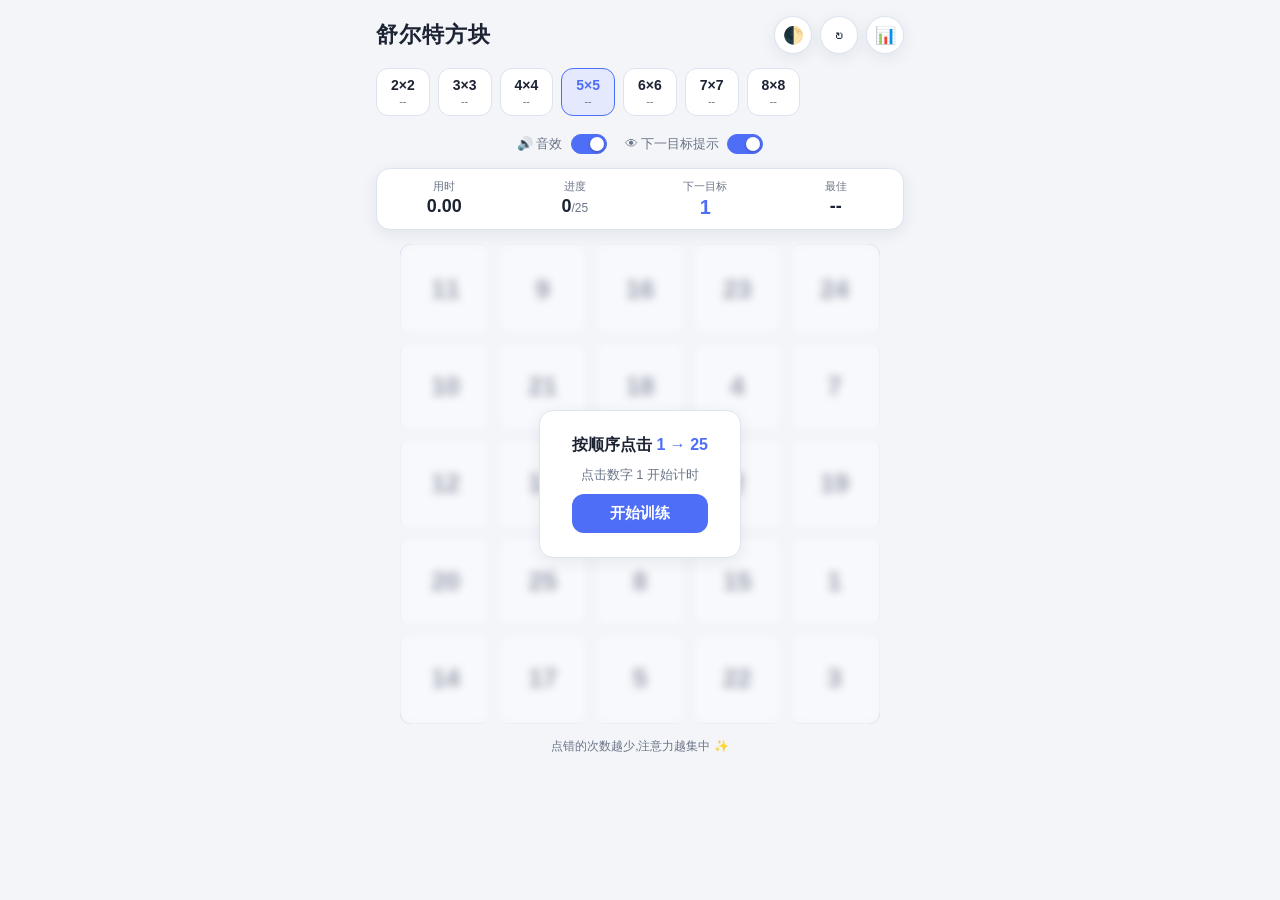
==== index.html @ 130fdddc "舒尔特方块:纯前端注意力训练游戏 + PWA(iPhone 主屏/离线) - 2×2~8×8 七种模式,Fisher-Yates 洗牌,点击数字 1 开始计时 - 各模式最快成绩与训练明细存 loca" ====
<!DOCTYPE html>
<html lang="zh-CN" data-theme="auto">
<head>
  <meta charset="UTF-8">
  <meta name="viewport" content="width=device-width, initial-scale=1.0, maximum-scale=1.0, user-scalable=no, viewport-fit=cover">
  <meta name="description" content="舒尔特方块注意力训练游戏">
  <title>舒尔特方块</title>
  <!-- PWA -->
  <link rel="manifest" href="manifest.json">
  <link rel="icon" type="image/png" href="icons/icon-192.png">
  <!-- iOS 主屏 Web App -->
  <meta name="apple-mobile-web-app-capable" content="yes">
  <meta name="mobile-web-app-capable" content="yes">
  <meta name="apple-mobile-web-app-status-bar-style" content="black-translucent">
  <meta name="apple-mobile-web-app-title" content="舒尔特方块">
  <link rel="apple-touch-icon" href="icons/icon-180.png">
  <link rel="stylesheet" href="style.css">
  <script src="app.js" defer></script>
</head>
<body>
  <div class="app">

    <!-- 顶部栏 -->
    <header class="topbar">
      <h1 class="title">舒尔特方块</h1>
      <div class="topbar-actions">
        <button id="btn-theme" class="icon-btn" title="主题:跟随系统" aria-label="切换主题">🌓</button>
        <button id="btn-restart" class="icon-btn" title="重新开始" aria-label="重新开始">↻</button>
        <button id="btn-history" class="icon-btn" title="历史记录" aria-label="历史记录">📊</button>
      </div>
    </header>

    <!-- 模式选择区 -->
    <nav class="mode-bar" id="mode-bar" aria-label="选择模式"></nav>

    <!-- 设置开关 -->
    <div class="settings" id="settings">
      <label class="switch-item">
        <span>🔊 音效</span>
        <input type="checkbox" id="switch-sound" checked>
        <span class="switch"></span>
      </label>
      <label class="switch-item">
        <span>👁 下一目标提示</span>
        <input type="checkbox" id="switch-hint" checked>
        <span class="switch"></span>
      </label>
    </div>

    <!-- 状态栏 -->
    <section class="status-bar">
      <div class="stat">
        <span class="stat-label">用时</span>
        <span class="stat-value" id="stat-time">0.00</span>
      </div>
      <div class="stat">
        <span class="stat-label">进度</span>
        <span class="stat-value"><span id="stat-progress">0</span><span class="stat-sub">/<span id="stat-total">25</span></span></span>
      </div>
      <div class="stat">
        <span class="stat-label">下一目标</span>
        <span class="stat-value stat-target" id="stat-next">1</span>
      </div>
      <div class="stat">
        <span class="stat-label">最佳</span>
        <span class="stat-value" id="stat-best">--</span>
      </div>
    </section>

    <!-- 游戏区 -->
    <main class="board-wrap">
      <div class="board" id="board" role="grid" aria-label="舒尔特方格"></div>
      <!-- 开始遮罩 -->
      <div class="start-overlay" id="start-overlay">
        <div class="start-card">
          <p class="start-title">按顺序点击 <b>1 → <span id="start-total">25</span></b></p>
          <p class="start-hint">点击数字 1 开始计时</p>
          <button class="btn btn-primary" id="btn-start">开始训练</button>
        </div>
      </div>
    </main>

    <footer class="foot-tip" id="foot-tip">点错的次数越少,注意力越集中 ✨</footer>
  </div>

  <!-- 结果浮层 -->
  <div class="modal" id="result-modal" hidden>
    <div class="modal-card">
      <p class="result-emoji" id="result-emoji">🎉</p>
      <h2 class="result-title" id="result-title">训练完成!</h2>
      <p class="result-record" id="result-record" hidden>🏆 新纪录!</p>
      <div class="result-stats">
        <div class="result-stat">
          <span class="result-stat-label">本次用时</span>
          <span class="result-stat-value" id="result-time">0.00 秒</span>
        </div>
        <div class="result-stat">
          <span class="result-stat-label">错误次数</span>
          <span class="result-stat-value" id="result-errors">0</span>
        </div>
        <div class="result-stat">
          <span class="result-stat-label">历史最佳</span>
          <span class="result-stat-value" id="result-best">0.00 秒</span>
        </div>
      </div>
      <div class="modal-actions">
        <button class="btn btn-primary" id="btn-retry">再来一次</button>
        <button class="btn btn-ghost" id="btn-history2">查看历史</button>
      </div>
    </div>
  </div>

  <!-- 历史记录抽屉 -->
  <div class="drawer-mask" id="drawer-mask" hidden></div>
  <aside class="drawer" id="drawer" hidden aria-label="历史记录">
    <header class="drawer-header">
      <h2>历史记录</h2>
      <button class="icon-btn" id="btn-close-drawer" aria-label="关闭">✕</button>
    </header>

    <section class="drawer-section">
      <h3>各模式最快成绩</h3>
      <div class="best-grid" id="best-grid"></div>
    </section>

    <section class="drawer-section">
      <h3>最近训练</h3>
      <ul class="record-list" id="record-list"></ul>
      <button class="btn btn-danger-ghost" id="btn-clear">清空全部记录</button>
    </section>
  </aside>

  <!-- iOS「添加到主屏幕」安装提示(未安装时显示) -->
  <div class="install-tip" id="install-tip" hidden>
    <span class="install-text">📱 点击<b>分享</b>按钮,选择「<b>添加到主屏幕</b>」即可像 App 一样全屏使用</span>
    <button class="install-close" id="install-close" aria-label="关闭提示">✕</button>
  </div>
</body>
</html>
---- style.css ----
/* ============ 主题变量 ============ */
:root {
  --bg: #f3f5f9;
  --bg-card: #ffffff;
  --bg-inset: #e9edf4;
  --text: #1c2333;
  --text-sub: #6b7487;
  --border: #dde3ee;
  --primary: #4f6ef7;
  --primary-weak: #e4e9fe;
  --success: #2fa96e;
  --success-weak: #e0f5ea;
  --danger: #e5484d;
  --danger-weak: #fde8e9;
  --cell-bg: #ffffff;
  --cell-border: #d6dceb;
  --cell-text: #2a3350;
  --cell-done-bg: #eef1f7;
  --cell-done-text: #b6bdd0;
  --shadow: 0 4px 16px rgba(28, 35, 51, 0.08);
  --radius: 14px;
}

[data-theme="dark"] {
  --bg: #12151d;
  --bg-card: #1b2030;
  --bg-inset: #232a3d;
  --text: #e8ebf4;
  --text-sub: #8f98ad;
  --border: #2c344a;
  --primary: #6d87ff;
  --primary-weak: #26304f;
  --success: #3ecf8e;
  --success-weak: #17362a;
  --danger: #ff6369;
  --danger-weak: #3d2023;
  --cell-bg: #232a3d;
  --cell-border: #333c55;
  --cell-text: #e8ebf4;
  --cell-done-bg: #1a2030;
  --cell-done-text: #4a5470;
  --shadow: 0 4px 16px rgba(0, 0, 0, 0.4);
}

/* auto:跟随系统(仅当 data-theme="auto" 时由 JS 同步为 light/dark,
   这里兜底处理 JS 未加载时的情况) */
@media (prefers-color-scheme: dark) {
  html[data-theme="auto"] {
    --bg: #12151d;
    --bg-card: #1b2030;
    --bg-inset: #232a3d;
    --text: #e8ebf4;
    --text-sub: #8f98ad;
    --border: #2c344a;
    --primary: #6d87ff;
    --primary-weak: #26304f;
    --success: #3ecf8e;
    --success-weak: #17362a;
    --danger: #ff6369;
    --danger-weak: #3d2023;
    --cell-bg: #232a3d;
    --cell-border: #333c55;
    --cell-text: #e8ebf4;
    --cell-done-bg: #1a2030;
    --cell-done-text: #4a5470;
    --shadow: 0 4px 16px rgba(0, 0, 0, 0.4);
  }
}

/* ============ 基础 ============ */
* {
  margin: 0;
  padding: 0;
  box-sizing: border-box;
  -webkit-tap-highlight-color: transparent;
}

html,
body {
  /* iPhone:禁橡皮筋滚动与下拉刷新 */
  overscroll-behavior: none;
}

body {
  font-family: -apple-system, BlinkMacSystemFont, "PingFang SC", "Microsoft YaHei",
    "Segoe UI", Roboto, sans-serif;
  background: var(--bg);
  color: var(--text);
  min-height: 100vh;
  min-height: 100dvh;
  -webkit-touch-callout: none; /* 防长按弹出菜单 */
  -webkit-user-select: none;
  user-select: none;
  transition: background 0.25s, color 0.25s;
}

.app {
  max-width: 560px;
  margin: 0 auto;
  /* safe-area:适配刘海/灵动岛与底部 Home 横条(主屏模式) */
  padding: calc(16px + env(safe-area-inset-top)) calc(16px + env(safe-area-inset-right))
    calc(32px + env(safe-area-inset-bottom)) calc(16px + env(safe-area-inset-left));
  display: flex;
  flex-direction: column;
  gap: 14px;
}

button {
  font-family: inherit;
  cursor: pointer;
  border: none;
  background: none;
  color: inherit;
}

/* ============ 顶部栏 ============ */
.topbar {
  display: flex;
  align-items: center;
  justify-content: space-between;
}

.title {
  font-size: 22px;
  font-weight: 700;
  letter-spacing: 1px;
}

.topbar-actions {
  display: flex;
  gap: 8px;
}

.icon-btn {
  width: 38px;
  height: 38px;
  border-radius: 50%;
  background: var(--bg-card);
  border: 1px solid var(--border);
  font-size: 17px;
  display: flex;
  align-items: center;
  justify-content: center;
  transition: transform 0.15s, background 0.2s;
  box-shadow: var(--shadow);
}

.icon-btn:hover {
  transform: translateY(-1px);
}

.icon-btn:active {
  transform: scale(0.94);
}

/* ============ 模式选择区 ============ */
.mode-bar {
  display: flex;
  gap: 8px;
  overflow-x: auto;
  padding-bottom: 4px;
  scrollbar-width: none;
}

.mode-bar::-webkit-scrollbar {
  display: none;
}

.mode-btn {
  flex: 0 0 auto;
  display: flex;
  flex-direction: column;
  align-items: center;
  gap: 2px;
  padding: 8px 14px;
  border-radius: 12px;
  background: var(--bg-card);
  border: 1.5px solid var(--border);
  transition: border-color 0.2s, background 0.2s, color 0.2s, transform 0.12s;
}

.mode-btn:active {
  transform: scale(0.95);
}

.mode-btn .mode-name {
  font-size: 14px;
  font-weight: 600;
}

.mode-btn .mode-best {
  font-size: 11px;
  color: var(--text-sub);
}

.mode-btn.active {
  border-color: var(--primary);
  background: var(--primary-weak);
}

.mode-btn.active .mode-name {
  color: var(--primary);
}

/* ============ 设置开关 ============ */
.settings {
  display: flex;
  gap: 18px;
  justify-content: center;
}

.switch-item {
  display: flex;
  align-items: center;
  gap: 8px;
  font-size: 13px;
  color: var(--text-sub);
  cursor: pointer;
  user-select: none;
}

.switch-item input {
  display: none;
}

.switch {
  width: 36px;
  height: 20px;
  border-radius: 10px;
  background: var(--bg-inset);
  border: 1px solid var(--border);
  position: relative;
  transition: background 0.2s;
}

.switch::after {
  content: "";
  position: absolute;
  top: 2px;
  left: 2px;
  width: 14px;
  height: 14px;
  border-radius: 50%;
  background: #fff;
  box-shadow: 0 1px 3px rgba(0, 0, 0, 0.25);
  transition: left 0.2s;
}

.switch-item input:checked + .switch {
  background: var(--primary);
  border-color: var(--primary);
}

.switch-item input:checked + .switch::after {
  left: 18px;
}

/* ============ 状态栏 ============ */
.status-bar {
  display: grid;
  grid-template-columns: repeat(4, 1fr);
  gap: 8px;
  background: var(--bg-card);
  border: 1px solid var(--border);
  border-radius: var(--radius);
  padding: 10px 6px;
  box-shadow: var(--shadow);
}

.stat {
  display: flex;
  flex-direction: column;
  align-items: center;
  gap: 2px;
  min-width: 0;
}

.stat-label {
  font-size: 11px;
  color: var(--text-sub);
}

.stat-value {
  font-size: 18px;
  font-weight: 700;
  font-variant-numeric: tabular-nums;
  white-space: nowrap;
}

.stat-sub {
  font-size: 12px;
  font-weight: 500;
  color: var(--text-sub);
}

.stat-target {
  color: var(--primary);
  font-size: 20px;
}

/* ============ 游戏区 ============ */
.board-wrap {
  position: relative;
  width: 100%;
  max-width: 480px;
  margin: 0 auto;
}

.board {
  display: grid;
  gap: 6px;
  width: 100%;
  aspect-ratio: 1;
}

.cell {
  display: flex;
  align-items: center;
  justify-content: center;
  background: var(--cell-bg);
  border: 1.5px solid var(--cell-border);
  border-radius: 10px;
  font-size: clamp(16px, 4.5vmin, 26px);
  font-weight: 700;
  color: var(--cell-text);
  font-variant-numeric: tabular-nums;
  user-select: none;
  transition: background 0.15s, color 0.3s, border-color 0.15s, opacity 0.4s;
  touch-action: manipulation;
}

.cell:not(.done):active {
  transform: scale(0.95);
}

.cell.done {
  background: var(--cell-done-bg);
  border-color: transparent;
  color: var(--cell-done-text);
  pointer-events: none;
}

.cell.hit {
  background: var(--success-weak);
  border-color: var(--success);
  color: var(--success);
}

.cell.wrong {
  animation: shake 0.3s, wrongflash 0.3s;
}

.cell.hint {
  animation: breath 1.4s ease-in-out infinite;
}

@keyframes shake {
  0%, 100% { transform: translateX(0); }
  25% { transform: translateX(-4px); }
  50% { transform: translateX(4px); }
  75% { transform: translateX(-3px); }
}

@keyframes wrongflash {
  0%, 100% { background: var(--cell-bg); }
  40% { background: var(--danger-weak); border-color: var(--danger); color: var(--danger); }
}

@keyframes breath {
  0%, 100% { box-shadow: 0 0 0 0 rgba(79, 110, 247, 0); border-color: var(--cell-border); }
  50% { box-shadow: 0 0 0 5px rgba(79, 110, 247, 0.25); border-color: var(--primary); }
}

/* ============ 开始遮罩 ============ */
.start-overlay {
  position: absolute;
  inset: 0;
  display: flex;
  align-items: center;
  justify-content: center;
  background: rgba(120, 130, 150, 0.35); /* 旧浏览器回退 */
  background: color-mix(in srgb, var(--bg) 55%, transparent);
  backdrop-filter: blur(4px);
  border-radius: var(--radius);
  z-index: 5;
}

.start-overlay[hidden] {
  display: none;
}

.start-card {
  background: var(--bg-card);
  border: 1px solid var(--border);
  border-radius: var(--radius);
  box-shadow: var(--shadow);
  padding: 24px 32px;
  text-align: center;
  display: flex;
  flex-direction: column;
  gap: 10px;
}

.start-title {
  font-size: 16px;
  font-weight: 600;
}

.start-title b {
  color: var(--primary);
}

.start-hint {
  font-size: 13px;
  color: var(--text-sub);
}

/* ============ 按钮 ============ */
.btn {
  padding: 10px 22px;
  border-radius: 12px;
  font-size: 15px;
  font-weight: 600;
  transition: transform 0.12s, opacity 0.2s, background 0.2s;
}

.btn:active {
  transform: scale(0.96);
}

.btn-primary {
  background: var(--primary);
  color: #fff;
}

.btn-primary:hover {
  opacity: 0.9;
}

.btn-ghost {
  background: var(--bg-inset);
  color: var(--text);
}

.btn-danger-ghost {
  background: none;
  color: var(--danger);
  border: 1px solid var(--danger-weak);
  font-size: 13px;
  padding: 8px 16px;
  align-self: center;
}

.btn-danger-ghost:hover {
  background: var(--danger-weak);
}

/* ============ 结果浮层 ============ */
.modal {
  position: fixed;
  inset: 0;
  display: flex;
  align-items: center;
  justify-content: center;
  background: rgba(10, 14, 24, 0.45);
  backdrop-filter: blur(3px);
  z-index: 20;
  animation: fadein 0.2s;
}

.modal[hidden] {
  display: none;
}

.modal-card {
  background: var(--bg-card);
  border-radius: 18px;
  padding: 28px 30px;
  width: min(88vw, 340px);
  text-align: center;
  display: flex;
  flex-direction: column;
  gap: 14px;
  animation: popin 0.25s cubic-bezier(0.34, 1.56, 0.64, 1);
}

@keyframes fadein {
  from { opacity: 0; }
  to { opacity: 1; }
}

@keyframes popin {
  from { opacity: 0; transform: scale(0.85); }
  to { opacity: 1; transform: scale(1); }
}

.result-emoji {
  font-size: 44px;
  line-height: 1;
}

.result-title {
  font-size: 20px;
  font-weight: 700;
}

.result-record {
  color: var(--success);
  font-weight: 700;
  font-size: 15px;
  animation: breath 1.2s ease-in-out infinite;
}

.result-stats {
  display: grid;
  grid-template-columns: repeat(3, 1fr);
  gap: 8px;
  background: var(--bg-inset);
  border-radius: 12px;
  padding: 12px 8px;
}

.result-stat {
  display: flex;
  flex-direction: column;
  gap: 2px;
}

.result-stat-label {
  font-size: 11px;
  color: var(--text-sub);
}

.result-stat-value {
  font-size: 15px;
  font-weight: 700;
  font-variant-numeric: tabular-nums;
}

.modal-actions {
  display: flex;
  gap: 10px;
  justify-content: center;
}

/* ============ 历史抽屉 ============ */
.drawer-mask {
  position: fixed;
  inset: 0;
  background: rgba(10, 14, 24, 0.4);
  z-index: 30;
  animation: fadein 0.2s;
}

.drawer-mask[hidden] {
  display: none;
}

.drawer {
  position: fixed;
  top: 0;
  right: 0;
  bottom: 0;
  width: min(88vw, 360px);
  background: var(--bg-card);
  z-index: 31;
  display: flex;
  flex-direction: column;
  padding: 18px;
  gap: 16px;
  overflow-y: auto;
  overscroll-behavior: contain;
  animation: slidein 0.25s cubic-bezier(0.25, 1, 0.4, 1);
  box-shadow: -8px 0 24px rgba(0, 0, 0, 0.15);
}

.drawer[hidden] {
  display: none;
}

@keyframes slidein {
  from { transform: translateX(100%); }
  to { transform: translateX(0); }
}

.drawer-header {
  display: flex;
  align-items: center;
  justify-content: space-between;
}

.drawer-header h2 {
  font-size: 18px;
}

.drawer-section {
  display: flex;
  flex-direction: column;
  gap: 10px;
}

.drawer-section h3 {
  font-size: 13px;
  color: var(--text-sub);
  font-weight: 600;
}

.best-grid {
  display: grid;
  grid-template-columns: repeat(2, 1fr);
  gap: 8px;
}

.best-item {
  background: var(--bg-inset);
  border-radius: 10px;
  padding: 10px 12px;
  display: flex;
  justify-content: space-between;
  align-items: center;
}

.best-item .best-mode {
  font-size: 13px;
  font-weight: 600;
}

.best-item .best-time {
  font-size: 13px;
  font-weight: 700;
  color: var(--primary);
  font-variant-numeric: tabular-nums;
}

.record-list {
  list-style: none;
  display: flex;
  flex-direction: column;
  gap: 6px;
}

.record-item {
  display: flex;
  align-items: center;
  justify-content: space-between;
  gap: 8px;
  padding: 9px 12px;
  background: var(--bg-inset);
  border-radius: 10px;
  font-size: 13px;
}

.record-item .rec-mode {
  font-weight: 700;
  flex: 0 0 auto;
}

.record-item .rec-time {
  font-weight: 700;
  color: var(--primary);
  font-variant-numeric: tabular-nums;
  flex: 0 0 auto;
}

.record-item .rec-meta {
  color: var(--text-sub);
  font-size: 11px;
  text-align: right;
  min-width: 0;
}

.record-empty {
  text-align: center;
  color: var(--text-sub);
  font-size: 13px;
  padding: 24px 0;
}

/* ============ 底部提示 ============ */
.foot-tip {
  text-align: center;
  font-size: 12px;
  color: var(--text-sub);
}

/* ============ iOS 安装提示条 ============ */
.install-tip {
  position: fixed;
  left: 50%;
  bottom: calc(14px + env(safe-area-inset-bottom));
  transform: translateX(-50%);
  width: min(92vw, 420px);
  display: flex;
  align-items: center;
  gap: 10px;
  padding: 12px 14px;
  background: var(--bg-card);
  border: 1px solid var(--border);
  border-radius: 14px;
  box-shadow: 0 8px 24px rgba(0, 0, 0, 0.18);
  z-index: 40;
  animation: tipup 0.3s cubic-bezier(0.25, 1, 0.4, 1);
}

.install-tip[hidden] {
  display: none;
}

@keyframes tipup {
  from { opacity: 0; transform: translateX(-50%) translateY(16px); }
  to { opacity: 1; transform: translateX(-50%) translateY(0); }
}

.install-text {
  font-size: 13px;
  line-height: 1.5;
  color: var(--text);
}

.install-text b {
  color: var(--primary);
}

.install-close {
  flex: 0 0 auto;
  width: 26px;
  height: 26px;
  border-radius: 50%;
  background: var(--bg-inset);
  color: var(--text-sub);
  font-size: 12px;
  display: flex;
  align-items: center;
  justify-content: center;
}

/* ============ 小屏适配 ============ */
@media (max-width: 400px) {
  .app {
    padding: 12px 10px 24px;
    gap: 10px;
  }

  .title {
    font-size: 19px;
  }

  .stat-value {
    font-size: 16px;
  }

  .stat-target {
    font-size: 17px;
  }

  .board {
    gap: 4px;
  }

  .cell {
    border-radius: 8px;
  }
}
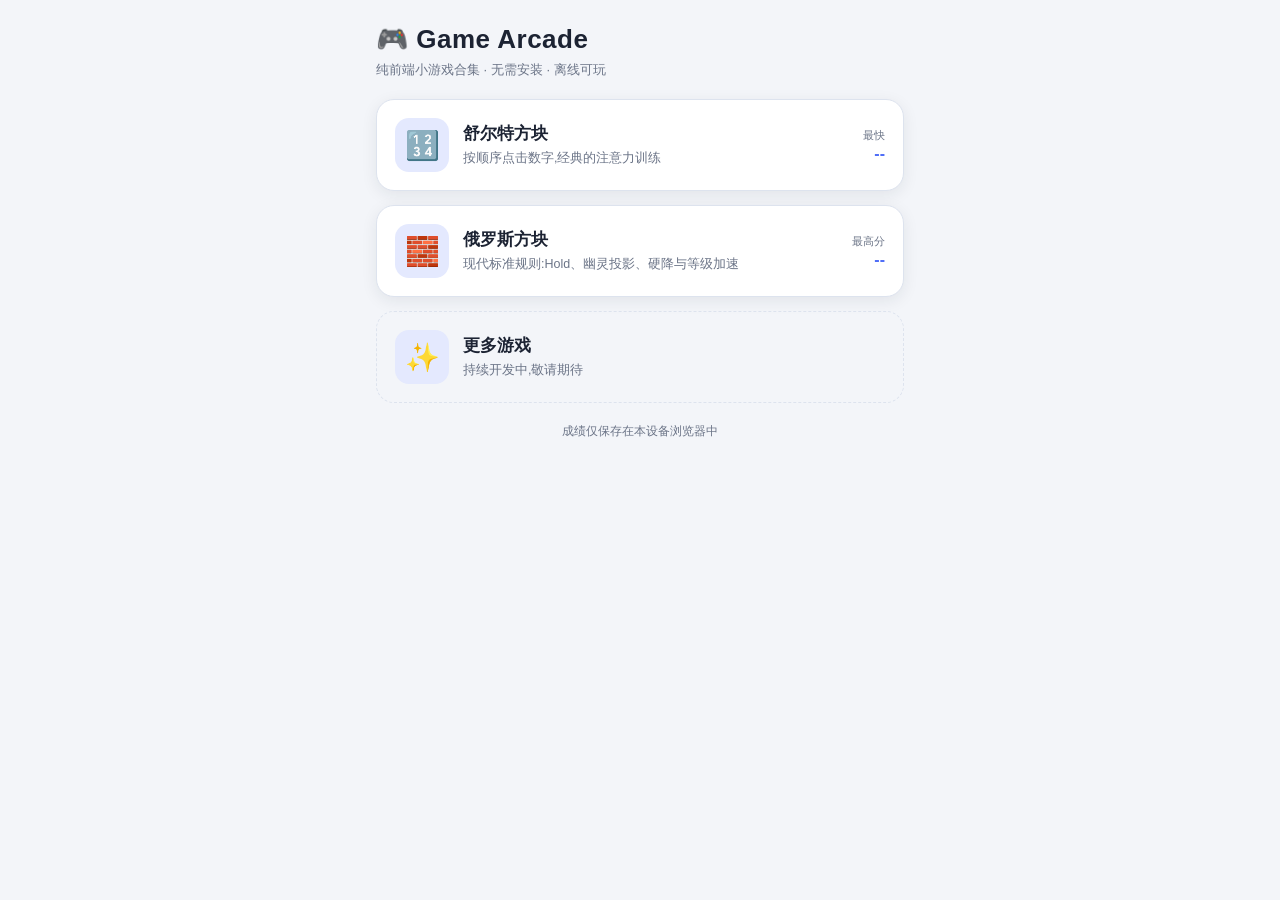
==== commit a95bf6ef: "重构为游戏合集:游戏大厅 + games/ 目录结构 - 根目录 index.html 变为游戏大厅(卡片显示各游戏最高成绩) - 舒尔特方块迁入 games/schulte/,功能不变(35 项回归" ====
--- a/index.html
+++ b/index.html
@@ -3,137 +3,80 @@
 <head>
   <meta charset="UTF-8">
   <meta name="viewport" content="width=device-width, initial-scale=1.0, maximum-scale=1.0, user-scalable=no, viewport-fit=cover">
-  <meta name="description" content="舒尔特方块注意力训练游戏">
-  <title>舒尔特方块</title>
-  <!-- PWA -->
+  <meta name="description" content="Game Arcade — 纯前端小游戏合集">
+  <title>Game Arcade · 游戏合集</title>
+  <!-- PWA(清单与图标在根目录) -->
   <link rel="manifest" href="manifest.json">
   <link rel="icon" type="image/png" href="icons/icon-192.png">
   <!-- iOS 主屏 Web App -->
   <meta name="apple-mobile-web-app-capable" content="yes">
   <meta name="mobile-web-app-capable" content="yes">
   <meta name="apple-mobile-web-app-status-bar-style" content="black-translucent">
-  <meta name="apple-mobile-web-app-title" content="舒尔特方块">
+  <meta name="apple-mobile-web-app-title" content="游戏合集">
   <link rel="apple-touch-icon" href="icons/icon-180.png">
-  <link rel="stylesheet" href="style.css">
-  <script src="app.js" defer></script>
+  <link rel="stylesheet" href="lobby.css">
 </head>
 <body>
   <div class="app">
-
-    <!-- 顶部栏 -->
-    <header class="topbar">
-      <h1 class="title">舒尔特方块</h1>
-      <div class="topbar-actions">
-        <button id="btn-theme" class="icon-btn" title="主题:跟随系统" aria-label="切换主题">🌓</button>
-        <button id="btn-restart" class="icon-btn" title="重新开始" aria-label="重新开始">↻</button>
-        <button id="btn-history" class="icon-btn" title="历史记录" aria-label="历史记录">📊</button>
-      </div>
+    <header class="hero">
+      <h1>🎮 Game Arcade</h1>
+      <p class="hero-sub">纯前端小游戏合集 · 无需安装 · 离线可玩</p>
     </header>
 
-    <!-- 模式选择区 -->
-    <nav class="mode-bar" id="mode-bar" aria-label="选择模式"></nav>
+    <main class="grid">
+      <a class="card" href="games/schulte/index.html" data-best-key="schulte" data-best-type="time">
+        <div class="card-icon">🔢</div>
+        <div class="card-body">
+          <h2>舒尔特方块</h2>
+          <p>按顺序点击数字,经典的注意力训练</p>
+        </div>
+        <div class="card-best"><span class="best-label">最快</span><span class="best-value">--</span></div>
+      </a>
 
-    <!-- 设置开关 -->
-    <div class="settings" id="settings">
-      <label class="switch-item">
-        <span>🔊 音效</span>
-        <input type="checkbox" id="switch-sound" checked>
-        <span class="switch"></span>
-      </label>
-      <label class="switch-item">
-        <span>👁 下一目标提示</span>
-        <input type="checkbox" id="switch-hint" checked>
-        <span class="switch"></span>
-      </label>
-    </div>
+      <a class="card" href="games/tetris/index.html" data-best-key="tetris" data-best-type="score">
+        <div class="card-icon">🧱</div>
+        <div class="card-body">
+          <h2>俄罗斯方块</h2>
+          <p>现代标准规则:Hold、幽灵投影、硬降与等级加速</p>
+        </div>
+        <div class="card-best"><span class="best-label">最高分</span><span class="best-value">--</span></div>
+      </a>
 
-    <!-- 状态栏 -->
-    <section class="status-bar">
-      <div class="stat">
-        <span class="stat-label">用时</span>
-        <span class="stat-value" id="stat-time">0.00</span>
-      </div>
-      <div class="stat">
-        <span class="stat-label">进度</span>
-        <span class="stat-value"><span id="stat-progress">0</span><span class="stat-sub">/<span id="stat-total">25</span></span></span>
-      </div>
-      <div class="stat">
-        <span class="stat-label">下一目标</span>
-        <span class="stat-value stat-target" id="stat-next">1</span>
-      </div>
-      <div class="stat">
-        <span class="stat-label">最佳</span>
-        <span class="stat-value" id="stat-best">--</span>
-      </div>
-    </section>
-
-    <!-- 游戏区 -->
-    <main class="board-wrap">
-      <div class="board" id="board" role="grid" aria-label="舒尔特方格"></div>
-      <!-- 开始遮罩 -->
-      <div class="start-overlay" id="start-overlay">
-        <div class="start-card">
-          <p class="start-title">按顺序点击 <b>1 → <span id="start-total">25</span></b></p>
-          <p class="start-hint">点击数字 1 开始计时</p>
-          <button class="btn btn-primary" id="btn-start">开始训练</button>
+      <div class="card card-more">
+        <div class="card-icon">✨</div>
+        <div class="card-body">
+          <h2>更多游戏</h2>
+          <p>持续开发中,敬请期待</p>
         </div>
       </div>
     </main>
 
-    <footer class="foot-tip" id="foot-tip">点错的次数越少,注意力越集中 ✨</footer>
+    <footer class="foot-tip">成绩仅保存在本设备浏览器中</footer>
   </div>
 
-  <!-- 结果浮层 -->
-  <div class="modal" id="result-modal" hidden>
-    <div class="modal-card">
-      <p class="result-emoji" id="result-emoji">🎉</p>
-      <h2 class="result-title" id="result-title">训练完成!</h2>
-      <p class="result-record" id="result-record" hidden>🏆 新纪录!</p>
-      <div class="result-stats">
-        <div class="result-stat">
-          <span class="result-stat-label">本次用时</span>
-          <span class="result-stat-value" id="result-time">0.00 秒</span>
-        </div>
-        <div class="result-stat">
-          <span class="result-stat-label">错误次数</span>
-          <span class="result-stat-value" id="result-errors">0</span>
-        </div>
-        <div class="result-stat">
-          <span class="result-stat-label">历史最佳</span>
-          <span class="result-stat-value" id="result-best">0.00 秒</span>
-        </div>
-      </div>
-      <div class="modal-actions">
-        <button class="btn btn-primary" id="btn-retry">再来一次</button>
-        <button class="btn btn-ghost" id="btn-history2">查看历史</button>
-      </div>
-    </div>
-  </div>
-
-  <!-- 历史记录抽屉 -->
-  <div class="drawer-mask" id="drawer-mask" hidden></div>
-  <aside class="drawer" id="drawer" hidden aria-label="历史记录">
-    <header class="drawer-header">
-      <h2>历史记录</h2>
-      <button class="icon-btn" id="btn-close-drawer" aria-label="关闭">✕</button>
-    </header>
-
-    <section class="drawer-section">
-      <h3>各模式最快成绩</h3>
-      <div class="best-grid" id="best-grid"></div>
-    </section>
-
-    <section class="drawer-section">
-      <h3>最近训练</h3>
-      <ul class="record-list" id="record-list"></ul>
-      <button class="btn btn-danger-ghost" id="btn-clear">清空全部记录</button>
-    </section>
-  </aside>
-
-  <!-- iOS「添加到主屏幕」安装提示(未安装时显示) -->
-  <div class="install-tip" id="install-tip" hidden>
-    <span class="install-text">📱 点击<b>分享</b>按钮,选择「<b>添加到主屏幕</b>」即可像 App 一样全屏使用</span>
-    <button class="install-close" id="install-close" aria-label="关闭提示">✕</button>
-  </div>
+  <script>
+    // 卡片上显示各游戏的最高成绩(localStorage 键与各游戏一致)
+    (function () {
+      function getJSON(key, fallback) {
+        try { var raw = localStorage.getItem(key); return raw ? JSON.parse(raw) : fallback; }
+        catch (e) { return fallback; }
+      }
+      document.querySelectorAll('.card[data-best-key]').forEach(function (card) {
+        var key = card.dataset.bestKey;
+        var el = card.querySelector('.best-value');
+        if (key === 'schulte') {
+          var best = getJSON('schulte.best', {});
+          var fastest = null;
+          for (var size in best) {
+            if (!fastest || best[size].time < fastest.time) fastest = best[size];
+          }
+          if (fastest) el.textContent = fastest.time.toFixed(2) + 's';
+        } else if (key === 'tetris') {
+          var tBest = getJSON('tetris.best', null);
+          if (tBest) el.textContent = String(tBest.score).replace(/\B(?=(\d{3})+(?!\d))/g, ',');
+        }
+      });
+    })();
+  </script>
 </body>
 </html>
--- a/lobby.css
+++ b/lobby.css
@@ -0,0 +1,172 @@
+/* ============ 主题变量(与各游戏一致) ============ */
+:root {
+  --bg: #f3f5f9;
+  --bg-card: #ffffff;
+  --bg-inset: #e9edf4;
+  --text: #1c2333;
+  --text-sub: #6b7487;
+  --border: #dde3ee;
+  --primary: #4f6ef7;
+  --primary-weak: #e4e9fe;
+  --shadow: 0 4px 16px rgba(28, 35, 51, 0.08);
+}
+
+[data-theme="dark"] {
+  --bg: #12151d;
+  --bg-card: #1b2030;
+  --bg-inset: #232a3d;
+  --text: #e8ebf4;
+  --text-sub: #8f98ad;
+  --border: #2c344a;
+  --primary: #6d87ff;
+  --primary-weak: #26304f;
+  --shadow: 0 4px 16px rgba(0, 0, 0, 0.4);
+}
+
+@media (prefers-color-scheme: dark) {
+  html[data-theme="auto"] {
+    --bg: #12151d;
+    --bg-card: #1b2030;
+    --bg-inset: #232a3d;
+    --text: #e8ebf4;
+    --text-sub: #8f98ad;
+    --border: #2c344a;
+    --primary: #6d87ff;
+    --primary-weak: #26304f;
+    --shadow: 0 4px 16px rgba(0, 0, 0, 0.4);
+  }
+}
+
+/* ============ 基础 ============ */
+* {
+  margin: 0;
+  padding: 0;
+  box-sizing: border-box;
+  -webkit-tap-highlight-color: transparent;
+}
+
+body {
+  font-family: -apple-system, BlinkMacSystemFont, "PingFang SC", "Microsoft YaHei",
+    "Segoe UI", Roboto, sans-serif;
+  background: var(--bg);
+  color: var(--text);
+  min-height: 100vh;
+  min-height: 100dvh;
+  transition: background 0.25s, color 0.25s;
+}
+
+.app {
+  max-width: 560px;
+  margin: 0 auto;
+  padding: calc(24px + env(safe-area-inset-top)) calc(16px + env(safe-area-inset-right))
+    calc(32px + env(safe-area-inset-bottom)) calc(16px + env(safe-area-inset-left));
+  display: flex;
+  flex-direction: column;
+  gap: 20px;
+}
+
+/* ============ 头部 ============ */
+.hero h1 {
+  font-size: 26px;
+  font-weight: 800;
+  letter-spacing: 0.5px;
+}
+
+.hero-sub {
+  margin-top: 6px;
+  font-size: 13px;
+  color: var(--text-sub);
+}
+
+/* ============ 游戏卡片 ============ */
+.grid {
+  display: flex;
+  flex-direction: column;
+  gap: 14px;
+}
+
+.card {
+  display: flex;
+  align-items: center;
+  gap: 14px;
+  padding: 18px;
+  background: var(--bg-card);
+  border: 1px solid var(--border);
+  border-radius: 18px;
+  box-shadow: var(--shadow);
+  text-decoration: none;
+  color: inherit;
+  transition: transform 0.15s, border-color 0.2s;
+}
+
+.card:hover {
+  transform: translateY(-2px);
+  border-color: var(--primary);
+}
+
+.card:active {
+  transform: scale(0.98);
+}
+
+.card-more {
+  border-style: dashed;
+  box-shadow: none;
+  background: transparent;
+  cursor: default;
+}
+
+.card-icon {
+  flex: 0 0 auto;
+  width: 54px;
+  height: 54px;
+  border-radius: 14px;
+  background: var(--primary-weak);
+  display: flex;
+  align-items: center;
+  justify-content: center;
+  font-size: 28px;
+}
+
+.card-body {
+  flex: 1;
+  min-width: 0;
+}
+
+.card-body h2 {
+  font-size: 17px;
+  font-weight: 700;
+}
+
+.card-body p {
+  margin-top: 4px;
+  font-size: 12.5px;
+  color: var(--text-sub);
+  line-height: 1.5;
+}
+
+.card-best {
+  flex: 0 0 auto;
+  display: flex;
+  flex-direction: column;
+  align-items: flex-end;
+  gap: 2px;
+}
+
+.best-label {
+  font-size: 11px;
+  color: var(--text-sub);
+}
+
+.best-value {
+  font-size: 16px;
+  font-weight: 800;
+  color: var(--primary);
+  font-variant-numeric: tabular-nums;
+}
+
+/* ============ 底部 ============ */
+.foot-tip {
+  text-align: center;
+  font-size: 12px;
+  color: var(--text-sub);
+}
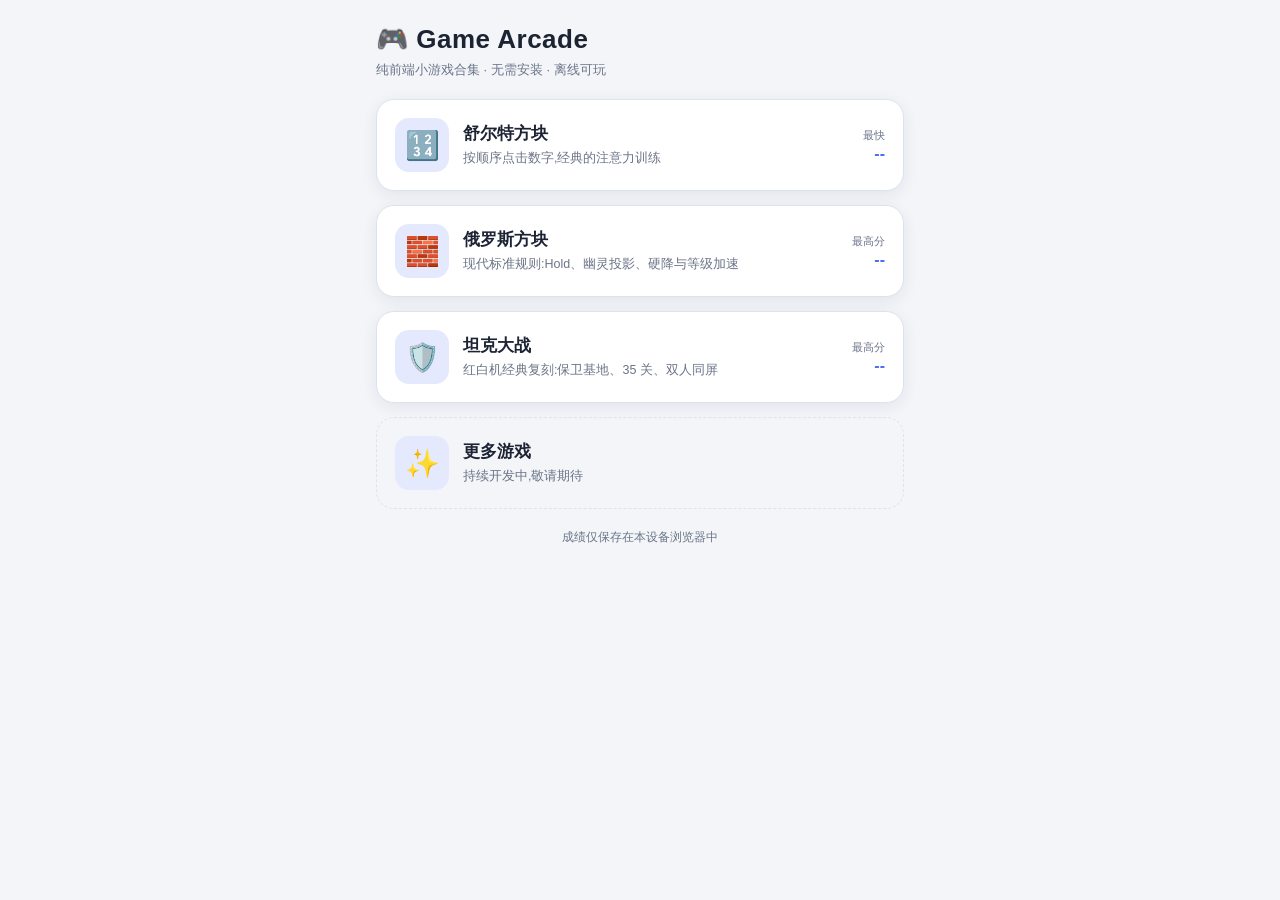
==== commit 09a28ff8: "新增坦克大战(Battle City):Web 双人同屏 + 小程序单人,35 关复刻 - 引擎:UMD 纯逻辑(地形/碰撞/6 道具/敌 AI/计分),62 项单测 - Web:像素精灵管线、双人键" ====
--- a/index.html
+++ b/index.html
@@ -42,6 +42,15 @@
         <div class="card-best"><span class="best-label">最高分</span><span class="best-value">--</span></div>
       </a>
 
+      <a class="card" href="games/battle-city/index.html" data-best-key="battle-city" data-best-type="score">
+        <div class="card-icon">🛡️</div>
+        <div class="card-body">
+          <h2>坦克大战</h2>
+          <p>红白机经典复刻:保卫基地、35 关、双人同屏</p>
+        </div>
+        <div class="card-best"><span class="best-label">最高分</span><span class="best-value">--</span></div>
+      </a>
+
       <div class="card card-more">
         <div class="card-icon">✨</div>
         <div class="card-body">
@@ -74,6 +83,9 @@
         } else if (key === 'tetris') {
           var tBest = getJSON('tetris.best', null);
           if (tBest) el.textContent = String(tBest.score).replace(/\B(?=(\d{3})+(?!\d))/g, ',');
+        } else if (key === 'battle-city') {
+          var bcBest = getJSON('battle-city.best', null);
+          if (bcBest) el.textContent = String(bcBest.score).replace(/\B(?=(\d{3})+(?!\d))/g, ',');
         }
       });
     })();
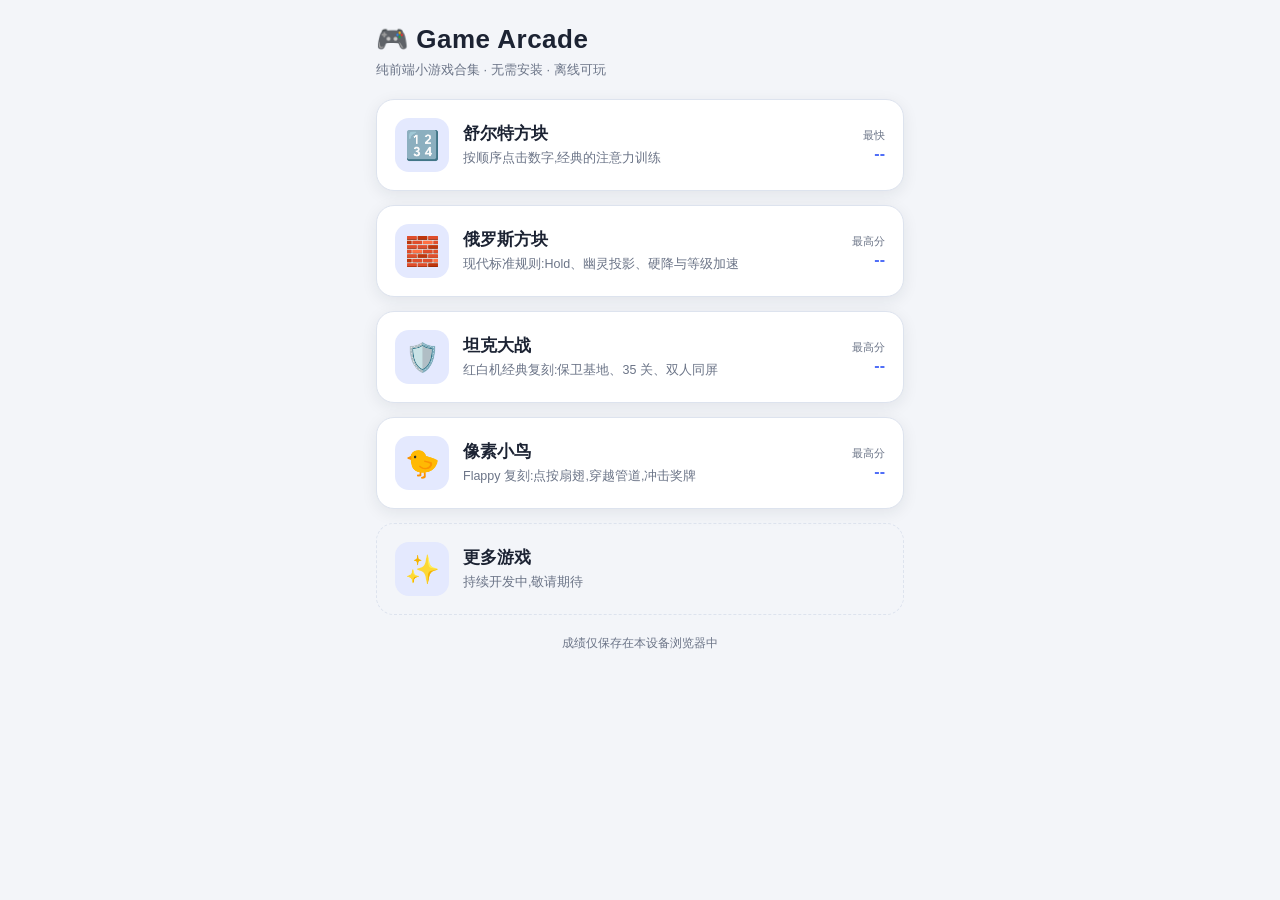
==== commit 17ef124b: "新增像素小鸟(Flappy Bird 复刻):Web + 小程序双端 - games/flappy/:UMD 引擎(dt 制物理、rng 注入、碰撞先于计分)+   字符像素精灵(三帧扑翼 × 三色调" ====
--- a/index.html
+++ b/index.html
@@ -51,6 +51,15 @@
         <div class="card-best"><span class="best-label">最高分</span><span class="best-value">--</span></div>
       </a>
 
+      <a class="card" href="games/flappy/index.html" data-best-key="flappy" data-best-type="score">
+        <div class="card-icon">🐤</div>
+        <div class="card-body">
+          <h2>像素小鸟</h2>
+          <p>Flappy 复刻:点按扇翅,穿越管道,冲击奖牌</p>
+        </div>
+        <div class="card-best"><span class="best-label">最高分</span><span class="best-value">--</span></div>
+      </a>
+
       <div class="card card-more">
         <div class="card-icon">✨</div>
         <div class="card-body">
@@ -86,6 +95,9 @@
         } else if (key === 'battle-city') {
           var bcBest = getJSON('battle-city.best', null);
           if (bcBest) el.textContent = String(bcBest.score).replace(/\B(?=(\d{3})+(?!\d))/g, ',');
+        } else if (key === 'flappy') {
+          var flBest = getJSON('flappy.best', null);
+          if (flBest) el.textContent = String(flBest.score);
         }
       });
     })();
